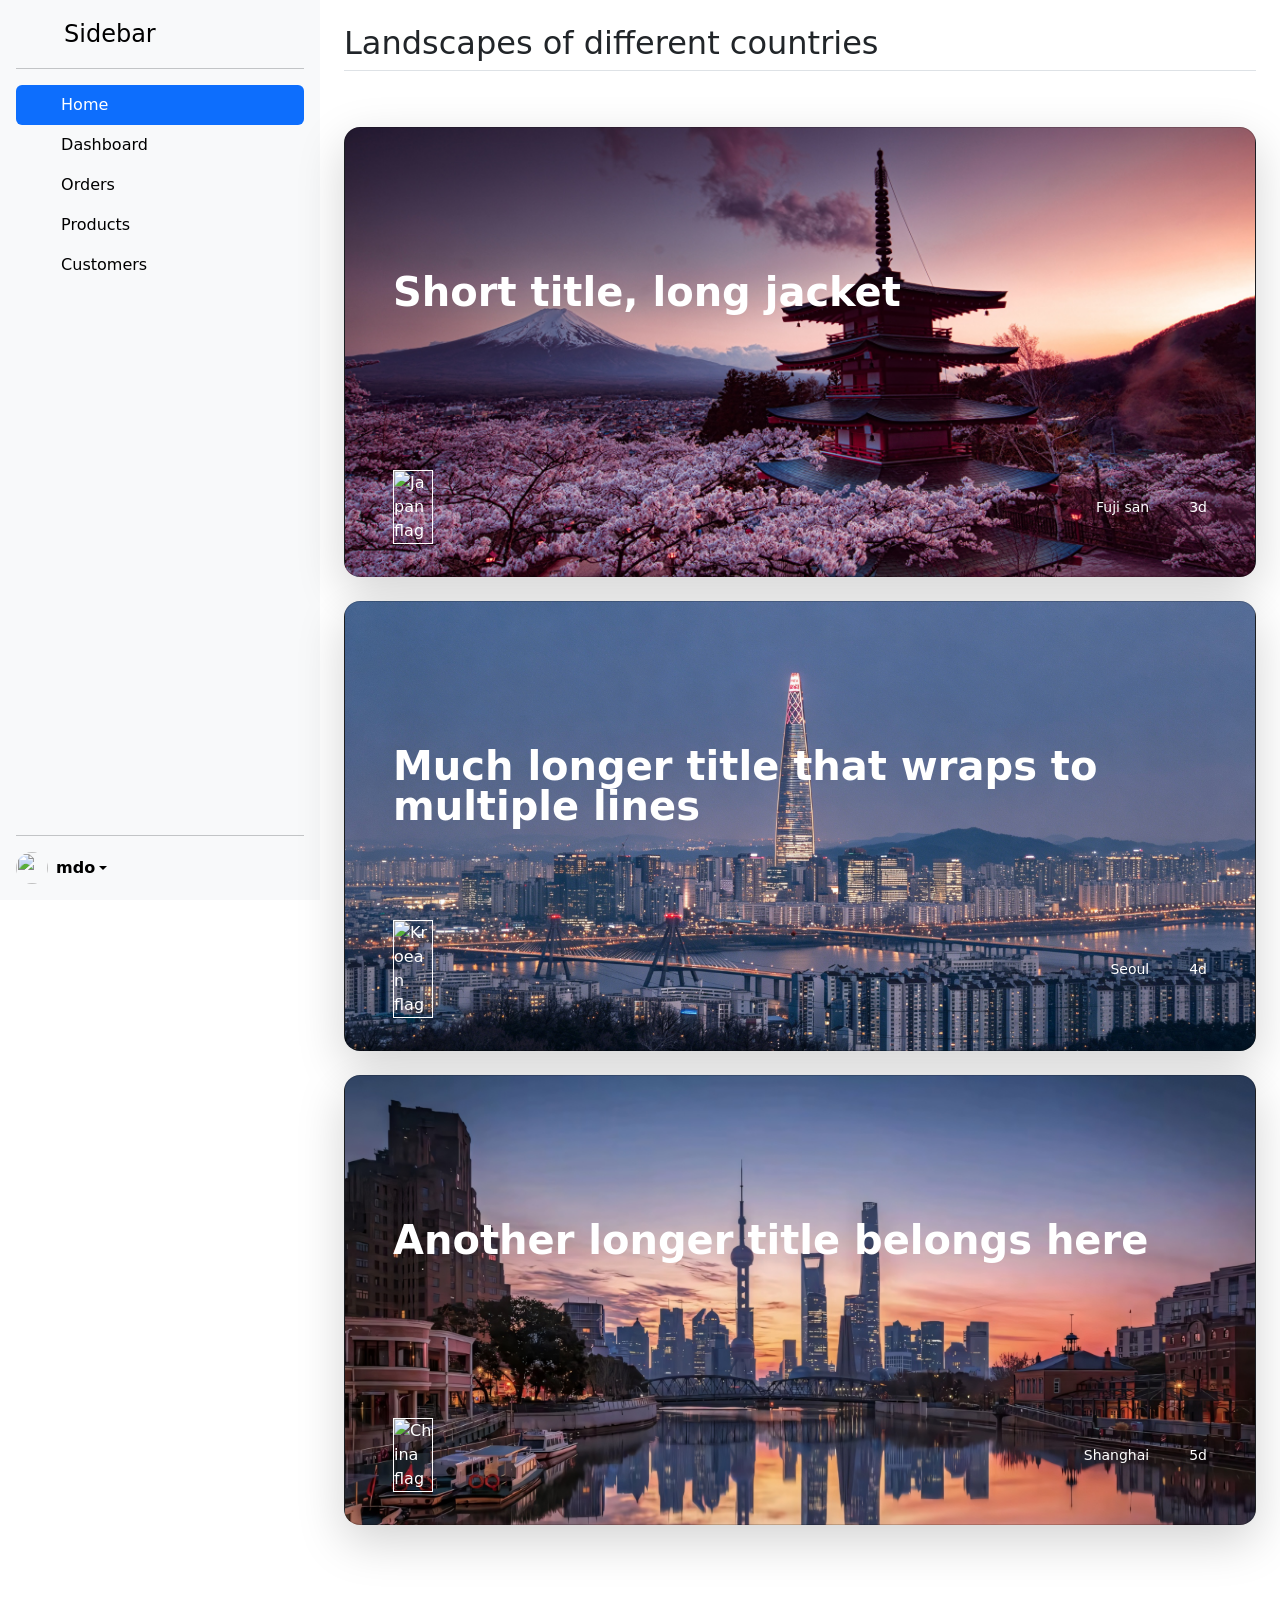
==== newtask.html @ 0b75d1ac "script" ====
<!DOCTYPE html>
<html lang="en">

<head>
    <meta charset="UTF-8">
    <meta name="viewport" content="width=device-width, initial-scale=1.0">
    <title>Document</title>

    <link href="https://cdn.jsdelivr.net/npm/bootstrap@5.3.8/dist/css/bootstrap.min.css" rel="stylesheet">
    <link href="style.css" rel="stylesheet">
</head>

<body>
    <div class="container-fluid">
        <div class="row min-vh-100">
            <aside class="col-12 col-md-3 d-flex flex-column p-3 bg-body-tertiary sidebar">
                <a href="/"
                    class="d-flex align-items-center mb-3 mb-md-0 me-md-auto link-body-emphasis text-decoration-none">
                    <svg class="bi pe-none me-2" width="40" height="32" aria-hidden="true">
                        <use xlink:href="#bootstrap"></use>
                    </svg>
                    <span class="fs-4">Sidebar</span>
                </a>
                <hr>
                <ul class="nav nav-pills flex-column mb-auto">
                    <li class="nav-item">
                        <a href="#" class="nav-link active" aria-current="page">
                            <svg class="bi pe-none me-2" width="16" height="16" aria-hidden="true">
                                <use xlink:href="#home"></use>
                            </svg>
                            Home
                        </a>
                    </li>
                    <li>
                        <a href="#" class="nav-link link-body-emphasis">
                            <svg class="bi pe-none me-2" width="16" height="16" aria-hidden="true">
                                <use xlink:href="#speedometer2"></use>
                            </svg>
                            Dashboard
                        </a>
                    </li>
                    <li>
                        <a href="#" class="nav-link link-body-emphasis">
                            <svg class="bi pe-none me-2" width="16" height="16" aria-hidden="true">
                                <use xlink:href="#table"></use>
                            </svg>
                            Orders
                        </a>
                    </li>
                    <li>
                        <a href="#" class="nav-link link-body-emphasis">
                            <svg class="bi pe-none me-2" width="16" height="16" aria-hidden="true">
                                <use xlink:href="#grid"></use>
                            </svg>
                            Products
                        </a>
                    </li>
                    <li>
                        <a href="#" class="nav-link link-body-emphasis">
                            <svg class="bi pe-none me-2" width="16" height="16" aria-hidden="true">
                                <use xlink:href="#people-circle"></use>
                            </svg>
                            Customers
                        </a>
                    </li>
                </ul>
                <hr>

                <div class="dropdown">
                    <a href="#"
                        class="d-flex align-items-center link-body-emphasis text-decoration-none dropdown-toggle"
                        data-bs-toggle="dropdown" aria-expanded="false">
                        <img src="https://github.com/mdo.png" alt="" width="32" height="32" class="rounded-circle me-2">
                        <strong>mdo</strong>
                    </a>
                    <ul class="dropdown-menu text-small shadow">
                        <li>
                            <a class="dropdown-item" href="#">New project...</a>
                        </li>
                        <li>
                            <a class="dropdown-item" href="#">Settings</a>
                        </li>
                        <li>
                            <a class="dropdown-item" href="#">Profile</a>
                        </li>
                        <li>
                            <hr class="dropdown-divider">
                        </li>
                        <li>
                            <a class="dropdown-item" href="#">Sign out</a>
                        </li>
                    </ul>
                </div>
            </aside>

            <main class="col-12 col-md-9 p-4">
                <h2 class="pb-2 border-bottom">Landscapes of different countries</h2>

                <div class="row row-cols-1 align-items-stretch g-4 py-5">
                    <div class="col">
                        <div class="card card-cover h-100 overflow-hidden text-bg-dark rounded-4 shadow-lg"
                            style="background-image: url(&#x27;japan.jpg&#x27;);">
                            <div class="d-flex flex-column h-100 p-5 pb-3 text-white text-shadow-1">
                                <h3 class="pt-5 mt-5 mb-4 display-6 lh-1 fw-bold">Short title, long jacket</h3>
                                <ul class="d-flex list-unstyled mt-auto">
                                    <li class="me-auto">
                                        <img src="https://www.countryflags.com/wp-content/uploads/japan-flag-png-large.png" alt="Japan flag"
                                            class="country-flag border border-white">
                                    </li>
                                    <li class="d-flex align-items-center me-3">
                                        <svg class="bi me-2" width="1em" height="1em" role="img" aria-label="Location">
                                            <use xlink:href=""></use>
                                        </svg>
                                        <small>Fuji san</small>
                                    </li>
                                    <li class="d-flex align-items-center">
                                        <svg class="bi me-2" width="1em" height="1em" role="img" aria-label="Duration">
                                            <use xlink:href="#calendar3"></use>
                                        </svg>
                                        <small>3d</small>
                                    </li>
                                </ul>
                            </div>
                        </div>
                    </div>

                    <div class="col">
                        <div class="card card-cover h-100 overflow-hidden text-bg-dark rounded-4 shadow-lg"
                            style="background-image: url(&#x27;soul.jpg&#x27;);">
                            <div class="d-flex flex-column h-100 p-5 pb-3 text-white text-shadow-1">
                                <h3 class="pt-5 mt-5 mb-4 display-6 lh-1 fw-bold">
                                    Much longer title that wraps to multiple lines
                                </h3>
                                <ul class="d-flex list-unstyled mt-auto">
                                    <li class="me-auto">
                                        <img src="https://www.countryflags.com/wp-content/uploads/south-korea-flag-png-large.png" alt="Kroean flag"
                                            class="country-flag border border-white">
                                    </li>
                                    <li class="d-flex align-items-center me-3">
                                        <svg class="bi me-2" width="1em" height="1em" role="img" aria-label="Location">
                                            <use xlink:href="#geo-fill"></use>
                                        </svg>
                                        <small>Seoul</small>
                                    </li>
                                    <li class="d-flex align-items-center">
                                        <svg class="bi me-2" width="1em" height="1em" role="img" aria-label="Duration">
                                            <use xlink:href="#calendar3"></use>
                                        </svg>
                                        <small>4d</small>
                                    </li>
                                </ul>
                            </div>
                        </div>
                    </div>

                    <div class="col">
                        <div class="card card-cover h-100 overflow-hidden text-bg-dark rounded-4 shadow-lg"
                            style="background-image: url(&#x27;shanghai.jpg&#x27;);">
                            <div class="d-flex flex-column h-100 p-5 pb-3 text-shadow-1">
                                <h3 class="pt-5 mt-5 mb-4 display-6 lh-1 fw-bold">Another longer title belongs here</h3>
                                <ul class="d-flex list-unstyled mt-auto">
                                    <li class="me-auto">
                                        <img src="https://www.countryflags.com/wp-content/uploads/china-flag-png-large.png" alt="China flag"
                                            class="country-flag border border-white">
                                    </li>
                                    <li class="d-flex align-items-center me-3">
                                        <svg class="bi me-2" width="1em" height="1em" role="img" aria-label="Location">
                                            <use xlink:href="#geo-fill"></use>
                                        </svg>
                                        <small>Shanghai</small>
                                    </li>
                                    <li class="d-flex align-items-center">
                                        <svg class="bi me-2" width="1em" height="1em" role="img" aria-label="Duration">
                                            <use xlink:href="#calendar3"></use>
                                        </svg>
                                        <small>5d</small>
                                    </li>
                                </ul>
                            </div>
                        </div>
                    </div>
                </div>
            </main>
        </div>
    </div>

    <script src="https://cdn.jsdelivr.net/npm/bootstrap@5.3.8/dist/js/bootstrap.bundle.min.js"></script>
</body>

</html>
---- style.css ----
@media (min-width: 768px) {
    .sidebar {
        position: sticky;
        top: 0;
        height: 100vh;
        align-self: flex-start;
        overflow-y: auto;
    }
}

.card-cover {
    min-height: 450px;
    background-size: cover;
    background-position: center;
    background-repeat: no-repeat;
}

.country-flag {
    width: 40px;
    height: auto;
    display: block;
}
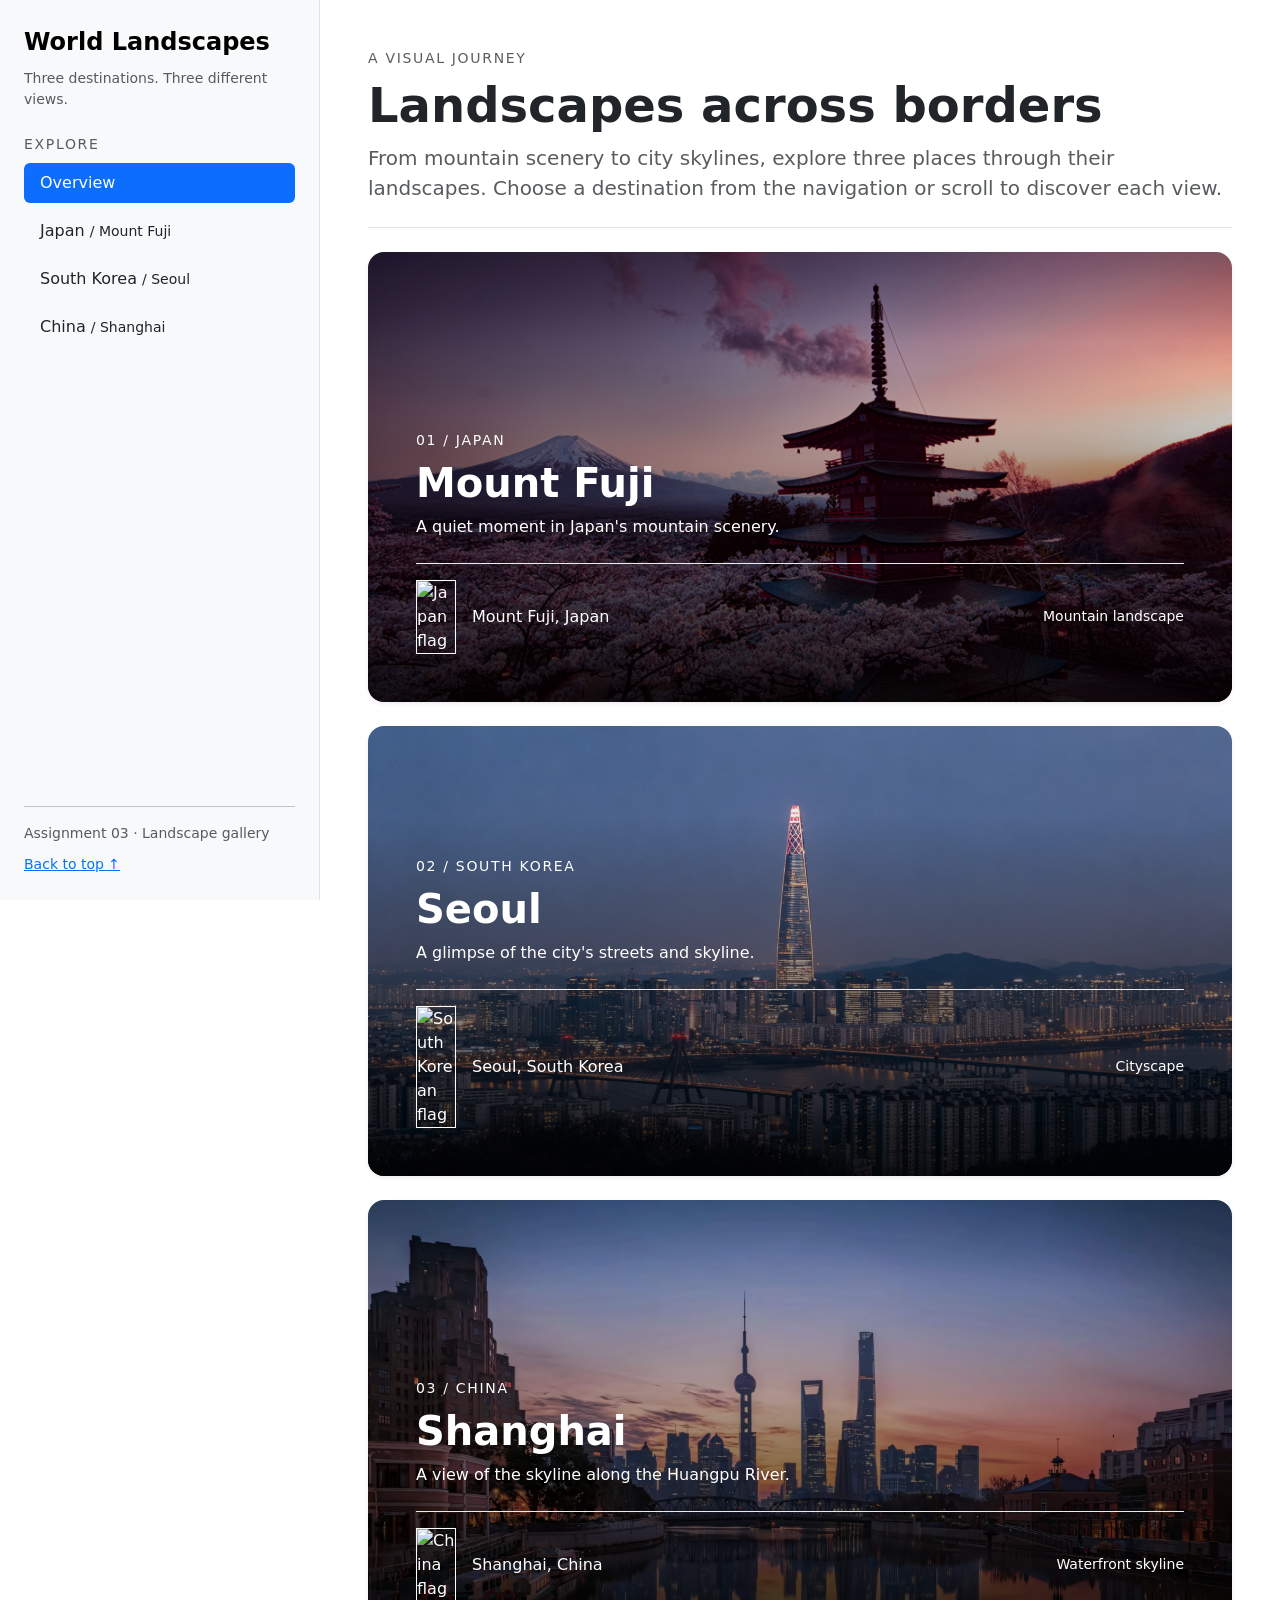
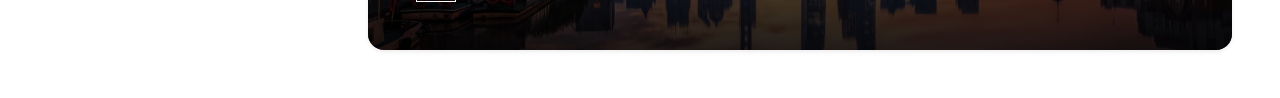
==== commit 2fdf440e: "style fixed" ====
--- a/newtask.html
+++ b/newtask.html
@@ -4,187 +4,105 @@
 <head>
     <meta charset="UTF-8">
     <meta name="viewport" content="width=device-width, initial-scale=1.0">
-    <title>Document</title>
-
+    <meta name="description" content="Explore landscapes from Mount Fuji, Seoul, and Shanghai.">
+    <title>World Landscapes</title>
     <link href="https://cdn.jsdelivr.net/npm/bootstrap@5.3.8/dist/css/bootstrap.min.css" rel="stylesheet">
     <link href="style.css" rel="stylesheet">
 </head>
 
-<body>
+<body data-bs-spy="scroll" data-bs-target="#destination-nav" data-bs-root-margin="0px 0px -40%">
+    <a class="visually-hidden-focusable skip-link" href="#main-content">Skip to content</a>
+
     <div class="container-fluid">
         <div class="row min-vh-100">
-            <aside class="col-12 col-md-3 d-flex flex-column p-3 bg-body-tertiary sidebar">
-                <a href="/"
-                    class="d-flex align-items-center mb-3 mb-md-0 me-md-auto link-body-emphasis text-decoration-none">
-                    <svg class="bi pe-none me-2" width="40" height="32" aria-hidden="true">
-                        <use xlink:href="#bootstrap"></use>
-                    </svg>
-                    <span class="fs-4">Sidebar</span>
+
+            <!-- Sidebar: each link points to a section in the main content. -->
+            <aside class="col-12 col-md-3 d-flex flex-column p-4 bg-body-tertiary sidebar">
+                <a href="#overview" class="fs-4 fw-semibold link-body-emphasis text-decoration-none">
+                    World Landscapes
                 </a>
-                <hr>
-                <ul class="nav nav-pills flex-column mb-auto">
-                    <li class="nav-item">
-                        <a href="#" class="nav-link active" aria-current="page">
-                            <svg class="bi pe-none me-2" width="16" height="16" aria-hidden="true">
-                                <use xlink:href="#home"></use>
-                            </svg>
-                            Home
-                        </a>
-                    </li>
-                    <li>
-                        <a href="#" class="nav-link link-body-emphasis">
-                            <svg class="bi pe-none me-2" width="16" height="16" aria-hidden="true">
-                                <use xlink:href="#speedometer2"></use>
-                            </svg>
-                            Dashboard
-                        </a>
-                    </li>
-                    <li>
-                        <a href="#" class="nav-link link-body-emphasis">
-                            <svg class="bi pe-none me-2" width="16" height="16" aria-hidden="true">
-                                <use xlink:href="#table"></use>
-                            </svg>
-                            Orders
-                        </a>
-                    </li>
-                    <li>
-                        <a href="#" class="nav-link link-body-emphasis">
-                            <svg class="bi pe-none me-2" width="16" height="16" aria-hidden="true">
-                                <use xlink:href="#grid"></use>
-                            </svg>
-                            Products
-                        </a>
-                    </li>
-                    <li>
-                        <a href="#" class="nav-link link-body-emphasis">
-                            <svg class="bi pe-none me-2" width="16" height="16" aria-hidden="true">
-                                <use xlink:href="#people-circle"></use>
-                            </svg>
-                            Customers
-                        </a>
-                    </li>
-                </ul>
-                <hr>
+                <p class="text-body-secondary small mt-2 mb-4">Three destinations. Three different views.</p>
 
-                <div class="dropdown">
-                    <a href="#"
-                        class="d-flex align-items-center link-body-emphasis text-decoration-none dropdown-toggle"
-                        data-bs-toggle="dropdown" aria-expanded="false">
-                        <img src="https://github.com/mdo.png" alt="" width="32" height="32" class="rounded-circle me-2">
-                        <strong>mdo</strong>
-                    </a>
-                    <ul class="dropdown-menu text-small shadow">
-                        <li>
-                            <a class="dropdown-item" href="#">New project...</a>
+                <nav id="destination-nav" aria-label="Destinations">
+                    <p class="nav-label text-body-secondary small mb-2">EXPLORE</p>
+                    <ul class="nav nav-pills flex-column gap-2">
+                        <li class="nav-item">
+                            <a href="#overview" class="nav-link">Overview</a>
                         </li>
-                        <li>
-                            <a class="dropdown-item" href="#">Settings</a>
+                        <li class="nav-item">
+                            <a href="#japan" class="nav-link">Japan <span class="small">/ Mount Fuji</span></a>
                         </li>
-                        <li>
-                            <a class="dropdown-item" href="#">Profile</a>
+                        <li class="nav-item">
+                            <a href="#korea" class="nav-link">South Korea <span class="small">/ Seoul</span></a>
                         </li>
-                        <li>
-                            <hr class="dropdown-divider">
-                        </li>
-                        <li>
-                            <a class="dropdown-item" href="#">Sign out</a>
+                        <li class="nav-item">
+                            <a href="#china" class="nav-link">China <span class="small">/ Shanghai</span></a>
                         </li>
                     </ul>
+                </nav>
+
+                <div class="mt-auto pt-4">
+                    <hr>
+                    <p class="small text-body-secondary mb-2">Assignment 03 · Landscape gallery</p>
+                    <a href="#overview" class="small">Back to top ↑</a>
                 </div>
             </aside>
 
-            <main class="col-12 col-md-9 p-4">
-                <h2 class="pb-2 border-bottom">Landscapes of different countries</h2>
+            <!-- Main content: keep all three cards in a single column. -->
+            <main id="main-content" class="col-12 col-md-9 p-3 p-lg-5" tabindex="-1">
+                <header id="overview" class="pb-4 mb-4 border-bottom">
+                    <p class="text-body-secondary small nav-label mb-2">A VISUAL JOURNEY</p>
+                    <h1 class="display-5 fw-semibold">Landscapes across borders</h1>
+                    <p class="lead text-body-secondary mb-0">
+                        From mountain scenery to city skylines, explore three places through their landscapes.
+                        Choose a destination from the navigation or scroll to discover each view.
+                    </p>
+                </header>
 
-                <div class="row row-cols-1 align-items-stretch g-4 py-5">
-                    <div class="col">
-                        <div class="card card-cover h-100 overflow-hidden text-bg-dark rounded-4 shadow-lg"
-                            style="background-image: url(&#x27;japan.jpg&#x27;);">
-                            <div class="d-flex flex-column h-100 p-5 pb-3 text-white text-shadow-1">
-                                <h3 class="pt-5 mt-5 mb-4 display-6 lh-1 fw-bold">Short title, long jacket</h3>
-                                <ul class="d-flex list-unstyled mt-auto">
-                                    <li class="me-auto">
-                                        <img src="https://www.countryflags.com/wp-content/uploads/japan-flag-png-large.png" alt="Japan flag"
-                                            class="country-flag border border-white">
-                                    </li>
-                                    <li class="d-flex align-items-center me-3">
-                                        <svg class="bi me-2" width="1em" height="1em" role="img" aria-label="Location">
-                                            <use xlink:href=""></use>
-                                        </svg>
-                                        <small>Fuji san</small>
-                                    </li>
-                                    <li class="d-flex align-items-center">
-                                        <svg class="bi me-2" width="1em" height="1em" role="img" aria-label="Duration">
-                                            <use xlink:href="#calendar3"></use>
-                                        </svg>
-                                        <small>3d</small>
-                                    </li>
-                                </ul>
-                            </div>
-                        </div>
+                <section id="japan" class="card card-cover card-japan text-white border-0 rounded-4 shadow-sm justify-content-end p-4 p-lg-5"
+                    aria-labelledby="japan-title">
+                    <p class="small nav-label mb-2">01 / JAPAN</p>
+                    <h2 id="japan-title" class="display-6 fw-semibold">Mount Fuji</h2>
+                    <p class="card-description mb-4">A quiet moment in Japan's mountain scenery.</p>
+                    <div class="d-flex align-items-center flex-wrap gap-3 pt-3 border-top border-light-subtle">
+                        <img src="https://www.countryflags.com/wp-content/uploads/japan-flag-png-large.png"
+                            alt="Japan flag" class="country-flag border border-white" width="40" loading="lazy">
+                        <span>Mount Fuji, Japan</span>
+                        <span class="small ms-sm-auto">Mountain landscape</span>
                     </div>
+                </section>
 
-                    <div class="col">
-                        <div class="card card-cover h-100 overflow-hidden text-bg-dark rounded-4 shadow-lg"
-                            style="background-image: url(&#x27;soul.jpg&#x27;);">
-                            <div class="d-flex flex-column h-100 p-5 pb-3 text-white text-shadow-1">
-                                <h3 class="pt-5 mt-5 mb-4 display-6 lh-1 fw-bold">
-                                    Much longer title that wraps to multiple lines
-                                </h3>
-                                <ul class="d-flex list-unstyled mt-auto">
-                                    <li class="me-auto">
-                                        <img src="https://www.countryflags.com/wp-content/uploads/south-korea-flag-png-large.png" alt="Kroean flag"
-                                            class="country-flag border border-white">
-                                    </li>
-                                    <li class="d-flex align-items-center me-3">
-                                        <svg class="bi me-2" width="1em" height="1em" role="img" aria-label="Location">
-                                            <use xlink:href="#geo-fill"></use>
-                                        </svg>
-                                        <small>Seoul</small>
-                                    </li>
-                                    <li class="d-flex align-items-center">
-                                        <svg class="bi me-2" width="1em" height="1em" role="img" aria-label="Duration">
-                                            <use xlink:href="#calendar3"></use>
-                                        </svg>
-                                        <small>4d</small>
-                                    </li>
-                                </ul>
-                            </div>
-                        </div>
+                <section id="korea" class="card card-cover card-korea text-white border-0 rounded-4 shadow-sm justify-content-end p-4 p-lg-5"
+                    aria-labelledby="korea-title">
+                    <p class="small nav-label mb-2">02 / SOUTH KOREA</p>
+                    <h2 id="korea-title" class="display-6 fw-semibold">Seoul</h2>
+                    <p class="card-description mb-4">A glimpse of the city's streets and skyline.</p>
+                    <div class="d-flex align-items-center flex-wrap gap-3 pt-3 border-top border-light-subtle">
+                        <img src="https://www.countryflags.com/wp-content/uploads/south-korea-flag-png-large.png"
+                            alt="South Korean flag" class="country-flag border border-white" width="40" loading="lazy">
+                        <span>Seoul, South Korea</span>
+                        <span class="small ms-sm-auto">Cityscape</span>
                     </div>
+                </section>
 
-                    <div class="col">
-                        <div class="card card-cover h-100 overflow-hidden text-bg-dark rounded-4 shadow-lg"
-                            style="background-image: url(&#x27;shanghai.jpg&#x27;);">
-                            <div class="d-flex flex-column h-100 p-5 pb-3 text-shadow-1">
-                                <h3 class="pt-5 mt-5 mb-4 display-6 lh-1 fw-bold">Another longer title belongs here</h3>
-                                <ul class="d-flex list-unstyled mt-auto">
-                                    <li class="me-auto">
-                                        <img src="https://www.countryflags.com/wp-content/uploads/china-flag-png-large.png" alt="China flag"
-                                            class="country-flag border border-white">
-                                    </li>
-                                    <li class="d-flex align-items-center me-3">
-                                        <svg class="bi me-2" width="1em" height="1em" role="img" aria-label="Location">
-                                            <use xlink:href="#geo-fill"></use>
-                                        </svg>
-                                        <small>Shanghai</small>
-                                    </li>
-                                    <li class="d-flex align-items-center">
-                                        <svg class="bi me-2" width="1em" height="1em" role="img" aria-label="Duration">
-                                            <use xlink:href="#calendar3"></use>
-                                        </svg>
-                                        <small>5d</small>
-                                    </li>
-                                </ul>
-                            </div>
-                        </div>
+                <section id="china" class="card card-cover card-china text-white border-0 rounded-4 shadow-sm justify-content-end p-4 p-lg-5"
+                    aria-labelledby="china-title">
+                    <p class="small nav-label mb-2">03 / CHINA</p>
+                    <h2 id="china-title" class="display-6 fw-semibold">Shanghai</h2>
+                    <p class="card-description mb-4">A view of the skyline along the Huangpu River.</p>
+                    <div class="d-flex align-items-center flex-wrap gap-3 pt-3 border-top border-light-subtle">
+                        <img src="https://www.countryflags.com/wp-content/uploads/china-flag-png-large.png"
+                            alt="China flag" class="country-flag border border-white" width="40" loading="lazy">
+                        <span>Shanghai, China</span>
+                        <span class="small ms-sm-auto">Waterfront skyline</span>
                     </div>
-                </div>
+                </section>
             </main>
         </div>
     </div>
 
+    <!-- Scrollspy uses the body attributes and navigation links above. -->
     <script src="https://cdn.jsdelivr.net/npm/bootstrap@5.3.8/dist/js/bootstrap.bundle.min.js"></script>
 </body>
 
-</html>+</html>
--- a/style.css
+++ b/style.css
@@ -1,3 +1,39 @@
+/* Page and navigation */
+body {
+    position: relative;
+}
+
+.sidebar {
+    border-bottom: 1px solid var(--bs-border-color);
+}
+
+.sidebar .nav-link {
+    color: var(--bs-body-color);
+}
+
+.sidebar .nav-link:hover:not(.active) {
+    background-color: var(--bs-secondary-bg);
+}
+
+.sidebar .nav-link.active {
+    color: #fff;
+}
+
+.nav-label {
+    letter-spacing: 0.12em;
+}
+
+.skip-link {
+    position: absolute;
+    top: 0;
+    left: 0;
+    z-index: 1100;
+    padding: 0.75rem 1rem;
+    background: #fff;
+    color: #212529;
+}
+
+/* Desktop sidebar stays visible while the page scrolls. */
 @media (min-width: 768px) {
     .sidebar {
         position: sticky;
@@ -5,18 +41,77 @@
         height: 100vh;
         align-self: flex-start;
         overflow-y: auto;
+        border-bottom: 0;
+        border-right: 1px solid var(--bs-border-color);
     }
 }
 
+/* Destination cards: preserve image proportions and add a readable overlay. */
 .card-cover {
+    position: relative;
+    isolation: isolate;
+    overflow: hidden;
     min-height: 450px;
+    background-color: #243442;
     background-size: cover;
     background-position: center;
     background-repeat: no-repeat;
+    scroll-margin-top: 1.5rem;
+}
+
+.card-cover::before {
+    content: "";
+    position: absolute;
+    inset: 0;
+    background: linear-gradient(to bottom, rgb(0 0 0 / 5%) 20%, rgb(0 0 0 / 85%) 100%);
+    pointer-events: none;
+}
+
+.card-cover > * {
+    position: relative;
+    z-index: 1;
+}
+
+.card-cover + .card-cover {
+    margin-top: 1.5rem;
+}
+
+.card-description {
+    max-width: 38rem;
+}
+
+.card-japan {
+    background-image: url("japan.jpg");
+}
+
+.card-korea {
+    background-image: url("soul.jpg");
+}
+
+.card-china {
+    background-image: url("shanghai.jpg");
 }
 
 .country-flag {
+    display: block;
     width: 40px;
     height: auto;
-    display: block;
-}+    flex-shrink: 0;
+}
+
+#overview {
+    scroll-margin-top: 1.5rem;
+}
+
+/* Respect the visitor's motion preference. */
+@media (prefers-reduced-motion: no-preference) {
+    html {
+        scroll-behavior: smooth;
+    }
+}
+
+@media (prefers-reduced-motion: reduce) {
+    html {
+        scroll-behavior: auto;
+    }
+}
